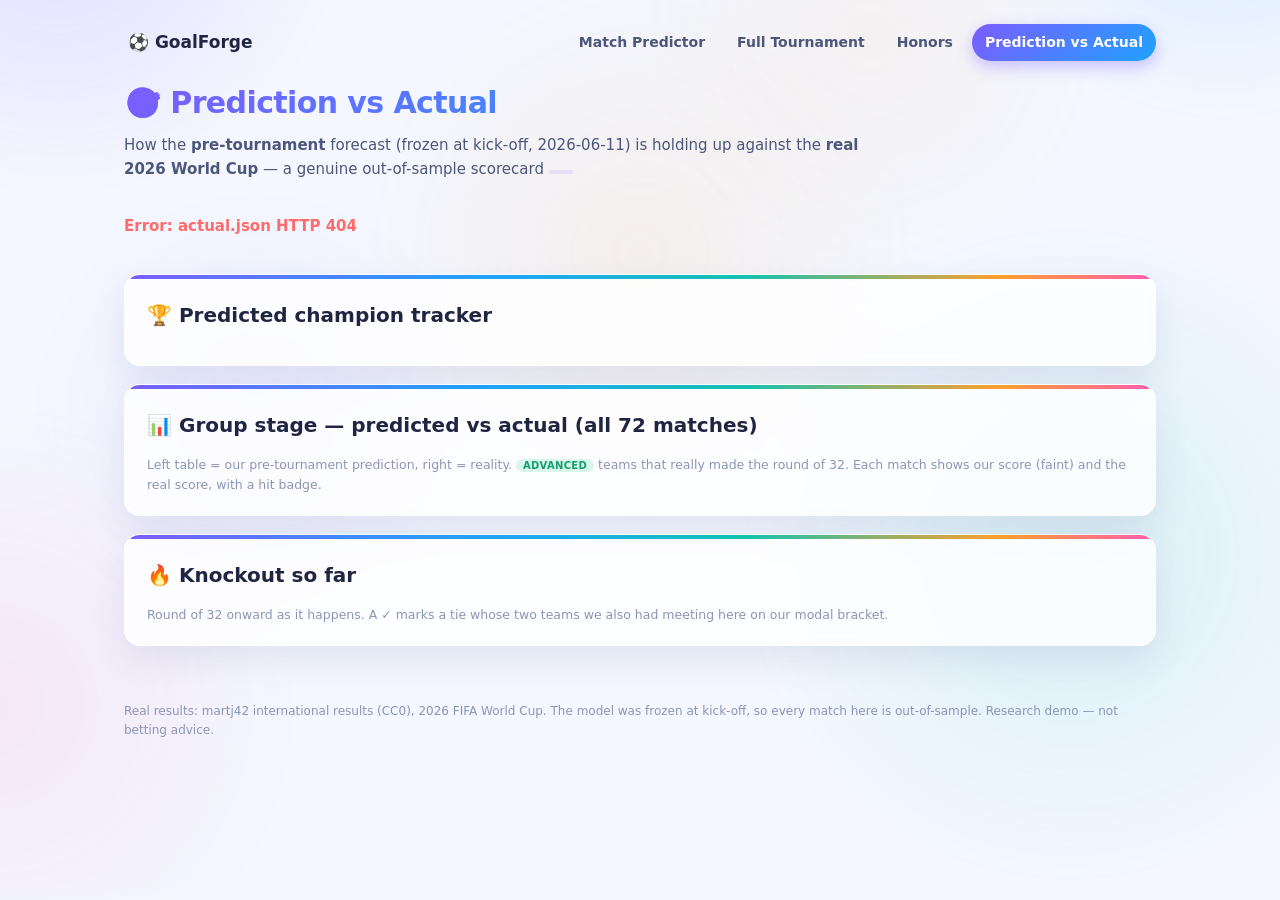
==== public/compare.html @ 70cd47c0 "Prediction-vs-Actual page + bright, animated site redesign New "Prediction vs Actual" page: the mode" ====
<!doctype html>
<html lang="en">
<head>
  <meta charset="utf-8"/>
  <meta name="viewport" content="width=device-width, initial-scale=1"/>
  <title>GoalForge ⚽ — Prediction vs Actual</title>
  <link rel="stylesheet" href="style.css"/>
</head>
<body>
  <header>
    <nav class="nav">
      <a class="brand" href="/">⚽ GoalForge</a>
      <a href="match.html">Match Predictor</a>
      <a href="tournament.html">Full Tournament</a>
      <a href="honors.html">Honors</a>
      <a href="compare.html" class="active">Prediction vs Actual</a>
    </nav>
    <h1 class="grad-text">🎯 Prediction vs Actual</h1>
    <p class="sub">How the <b>pre-tournament</b> forecast (frozen at kick-off, 2026-06-11) is holding up
      against the <b>real 2026 World Cup</b> — a genuine out-of-sample scorecard
      <span id="asof" class="pill pill-soft"></span></p>
  </header>

  <main>
    <p id="err" class="err"></p>

    <section class="statstrip" id="stats"></section>

    <section class="card reveal" id="champSec">
      <h2>🏆 Predicted champion tracker</h2>
      <div id="champ"></div>
    </section>

    <section class="card reveal">
      <h2>📊 Group stage — predicted vs actual (all 72 matches)</h2>
      <p class="hint">Left table = our pre-tournament prediction, right = reality.
        <span class="tag tag-adv">advanced</span> teams that really made the round of 32.
        Each match shows our score (faint) and the real score, with a hit badge.</p>
      <div id="groups" class="groups-grid"></div>
    </section>

    <section class="card reveal" id="koSec">
      <h2>🔥 Knockout so far</h2>
      <p class="hint">Round of 32 onward as it happens. A ✓ marks a tie whose two teams we also
        had meeting here on our modal bracket.</p>
      <div id="knockout"></div>
    </section>
  </main>

  <footer>
    Real results: martj42 international results (CC0), 2026 FIFA World Cup. The model was frozen at
    kick-off, so every match here is out-of-sample. Research demo — not betting advice.
  </footer>
  <script src="compare.js"></script>
</body>
</html>
---- public/style.css ----
/* ============================================================================
   GoalForge — bright, colourful, soft theme
   Light base + slow pastel mesh background, frosted white cards, gradient
   accents, and gentle entry / hover / bar animations across every page.
   ============================================================================ */
:root {
  --bg: #f4f7ff;
  --ink: #202542;
  --ink-soft: #4c567a;
  --mut: #8b95b6;
  --line: #e7ebfa;
  --card: #ffffff;

  --violet: #7c5cff;  --indigo: #5566ff;  --sky: #1fa2ff;
  --teal: #12c2b0;    --green: #1fc98a;   --amber: #ff9f2e;
  --coral: #ff6b6b;   --pink: #ff5db1;    --gold: #f7b733;

  --grad: linear-gradient(135deg, var(--violet), var(--sky));
  --grad-warm: linear-gradient(135deg, var(--amber), var(--coral));
  --grad-cool: linear-gradient(135deg, var(--teal), var(--indigo));
  --grad-festive: linear-gradient(120deg, #7c5cff, #1fa2ff 35%, #12c2b0 60%, #ff9f2e 85%, #ff5db1);

  --shadow-sm: 0 2px 10px rgba(60,72,130,.06);
  --shadow: 0 14px 34px rgba(60,72,130,.10);
  --shadow-lg: 0 24px 60px rgba(60,72,130,.18);
  --radius: 16px;
}
* { box-sizing: border-box; }
html { scroll-behavior: smooth; }
body {
  margin: 0; color: var(--ink); background: var(--bg);
  font: 15px/1.6 "Segoe UI", system-ui, -apple-system, Roboto, "Helvetica Neue", sans-serif;
  -webkit-font-smoothing: antialiased; position: relative; overflow-x: hidden; min-height: 100vh;
}
/* --- animated pastel mesh background (no HTML / no external assets) --- */
body::before, body::after {
  content: ""; position: fixed; inset: -20% -10% auto -10%; height: 120vh; z-index: -1;
  pointer-events: none; filter: blur(10px); opacity: .55;
}
body::before {
  background:
    radial-gradient(38vw 38vw at 12% 8%, rgba(124,92,255,.28), transparent 60%),
    radial-gradient(34vw 34vw at 88% 4%, rgba(31,162,255,.24), transparent 60%),
    radial-gradient(42vw 42vw at 78% 68%, rgba(18,194,176,.22), transparent 62%),
    radial-gradient(40vw 40vw at 8% 82%, rgba(255,93,177,.18), transparent 60%),
    radial-gradient(36vw 36vw at 50% 40%, rgba(255,159,46,.16), transparent 60%);
  animation: mesh 26s ease-in-out infinite alternate;
}
body::after {
  background: radial-gradient(30vw 30vw at 65% 20%, rgba(255,159,46,.12), transparent 60%),
              radial-gradient(30vw 30vw at 25% 55%, rgba(124,92,255,.12), transparent 60%);
  animation: mesh 34s ease-in-out infinite alternate-reverse;
}
@keyframes mesh {
  0%   { transform: translate3d(0,0,0) scale(1); }
  50%  { transform: translate3d(-3%, 2%, 0) scale(1.08); }
  100% { transform: translate3d(3%, -2%, 0) scale(1.04); }
}
@media (prefers-reduced-motion: reduce) {
  body::before, body::after { animation: none; }
  *, *::before, *::after { animation-duration: .001ms !important; scroll-behavior: auto; }
}

/* --- header & nav --- */
header { padding: 22px 24px 6px; max-width: 1080px; margin: 0 auto; }
.nav { display: flex; gap: 6px; align-items: center; flex-wrap: wrap; margin-bottom: 16px;
       font-size: 14px; font-weight: 600; }
.nav a { color: var(--ink-soft); text-decoration: none; padding: 7px 13px; border-radius: 999px;
         transition: background .18s, color .18s, box-shadow .18s; }
.nav a:hover { color: var(--ink); background: rgba(124,92,255,.10); }
.nav a.active { color: #fff; background: var(--grad); box-shadow: 0 6px 16px rgba(124,92,255,.35); }
.nav .brand { color: var(--ink); font-weight: 800; font-size: 17px; margin-right: auto; padding-left: 4px; }
.nav .brand:hover { background: transparent; }
h1 { margin: 0; font-size: 30px; font-weight: 800; letter-spacing: -.02em; }
.grad-text { background: var(--grad-festive); -webkit-background-clip: text; background-clip: text;
             color: transparent; background-size: 200% auto; animation: shine 8s linear infinite; }
@keyframes shine { to { background-position: 200% center; } }
.sub { margin: 6px 0 0; color: var(--ink-soft); max-width: 760px; }
main { max-width: 1080px; margin: 0 auto; padding: 12px 24px 48px; }
h2 { margin: 4px 0 14px; font-size: 20px; font-weight: 750; display: flex; align-items: center; gap: 8px; }
h3 { margin: 12px 0 6px; font-size: 13px; color: var(--mut); text-transform: uppercase;
     letter-spacing: .05em; font-weight: 700; }

/* --- generic surfaces --- */
.card, .controls, .results, .forecast, .method, .statstrip {
  background: rgba(255,255,255,.82); backdrop-filter: blur(8px);
  border: 1px solid rgba(255,255,255,.75); box-shadow: var(--shadow);
  border-radius: var(--radius); padding: 20px 22px; margin-top: 18px;
  animation: fadeUp .55s cubic-bezier(.2,.8,.2,1) both;
}
.card { position: relative; overflow: hidden; }
.card::before { content: ""; position: absolute; inset: 0 0 auto 0; height: 4px; background: var(--grad-festive); }
.results.hidden, .forecast.hidden { display: none; }
@keyframes fadeUp { from { opacity: 0; transform: translateY(16px); } to { opacity: 1; transform: none; } }
.reveal { animation: fadeUp .5s cubic-bezier(.2,.8,.2,1) both; }
.hint { color: var(--mut); font-size: 12.5px; margin: 8px 0 0; }
.err { color: var(--coral); font-weight: 600; }
.mut { color: var(--mut); }
.pill { display: inline-block; padding: 2px 12px; border-radius: 999px; font-size: 12px; font-weight: 600; }
.pill-soft { background: rgba(124,92,255,.12); color: var(--violet); }
.tag { font-size: 10px; font-weight: 800; padding: 1px 7px; border-radius: 999px; vertical-align: middle;
       text-transform: uppercase; letter-spacing: .03em; }
.tag-adv { background: rgba(31,201,138,.16); color: #12a06c; }

/* --- home hub --- */
.home-cards { display: grid; grid-template-columns: repeat(auto-fit, minmax(236px, 1fr)); gap: 20px; margin-top: 18px; }
.home-card { position: relative; display: flex; flex-direction: column; gap: 8px; overflow: hidden;
  background: rgba(255,255,255,.86); border: 1px solid rgba(255,255,255,.7); border-radius: 18px;
  padding: 26px 24px; color: var(--ink); text-decoration: none; box-shadow: var(--shadow);
  transition: transform .2s cubic-bezier(.2,.8,.2,1), box-shadow .2s; animation: fadeUp .6s both; }
.home-card::before { content: ""; position: absolute; inset: 0 0 auto 0; height: 5px; }
.home-card:nth-child(1)::before { background: var(--grad); }
.home-card:nth-child(2)::before { background: var(--grad-cool); }
.home-card:nth-child(3)::before { background: var(--grad-warm); }
.home-card:nth-child(4)::before { background: linear-gradient(135deg, var(--pink), var(--coral)); }
.home-card:nth-child(2) { animation-delay: .07s; }
.home-card:nth-child(3) { animation-delay: .14s; }
.home-card:nth-child(4) { animation-delay: .21s; }
.home-card:hover { transform: translateY(-6px); box-shadow: var(--shadow-lg); }
.home-card h2 { margin: 4px 0 2px; }
.home-card p { color: var(--ink-soft); font-size: 13.5px; margin: 0; }
.hc-emoji { font-size: 32px; filter: drop-shadow(0 4px 8px rgba(0,0,0,.12)); }
.hc-go { color: var(--violet); font-weight: 700; font-size: 13.5px; margin-top: 4px; }
@media (max-width: 860px) { .home-cards { grid-template-columns: 1fr; } }

/* --- match predictor --- */
.teampick { display: flex; align-items: flex-end; gap: 14px; flex-wrap: wrap; }
.teampick label { display: flex; flex-direction: column; gap: 5px; color: var(--ink-soft);
                  font-size: 13px; font-weight: 600; }
.vs { padding-bottom: 9px; color: var(--mut); font-weight: 700; }
select, input[type=range] { background: #fff; color: var(--ink); border: 1.5px solid var(--line);
  border-radius: 10px; padding: 9px 11px; min-width: 200px; font-size: 14px; transition: border-color .15s, box-shadow .15s; }
select:focus { outline: none; border-color: var(--violet); box-shadow: 0 0 0 4px rgba(124,92,255,.15); }
.opts { display: flex; align-items: center; gap: 16px; margin: 16px 0; flex-wrap: wrap; }
.chk { color: var(--ink-soft); display: flex; align-items: center; gap: 8px; font-weight: 600; }
.venue { color: var(--mut); font-size: 13px; }
button { background: var(--grad); color: #fff; border: 0; border-radius: 10px; font-weight: 700;
  padding: 11px 24px; cursor: pointer; font-size: 15px; box-shadow: 0 8px 20px rgba(124,92,255,.32);
  transition: transform .15s, box-shadow .15s, filter .15s; }
button:hover { transform: translateY(-2px); box-shadow: 0 12px 26px rgba(124,92,255,.42); filter: saturate(1.1); }
button:disabled { opacity: .6; cursor: default; transform: none; box-shadow: none; }
.xis { display: grid; grid-template-columns: 1fr 1fr; gap: 18px; margin-top: 6px; }
.xi { display: flex; flex-direction: column; gap: 2px; max-height: 240px; overflow: auto;
  border: 1px solid var(--line); border-radius: 12px; padding: 10px; background: #fbfcff; }
.xi label { display: flex; gap: 8px; align-items: baseline; font-size: 13px; padding: 3px 4px;
  border-radius: 6px; transition: background .12s; }
.xi label:hover { background: rgba(124,92,255,.07); }
.pname { flex: 1; white-space: nowrap; overflow: hidden; text-overflow: ellipsis; }
.pmeta { color: var(--mut); font-size: 11px; white-space: nowrap; }
.benchsep { color: var(--mut); font-size: 11px; text-transform: uppercase; letter-spacing: .05em;
  margin: 10px 0 2px; border-top: 1px dashed var(--line); padding-top: 8px; }
.outcome, .bars { display: flex; flex-direction: column; gap: 7px; }
.obar, .bar { display: grid; grid-template-columns: 150px 1fr 46px; align-items: center; gap: 12px; }
.oname, .lbl { font-size: 13px; white-space: nowrap; overflow: hidden; text-overflow: ellipsis; font-weight: 500; }
.track { background: #eef1fb; border-radius: 999px; height: 15px; overflow: hidden; box-shadow: inset 0 1px 2px rgba(60,72,130,.08); }
.fill { display: block; height: 100%; border-radius: 999px; background: var(--grad);
  transform-origin: left; animation: grow .9s cubic-bezier(.2,.85,.25,1) both; }
@keyframes grow { from { transform: scaleX(0); } to { transform: scaleX(1); } }
.pct { text-align: right; font-variant-numeric: tabular-nums; color: var(--ink-soft); font-size: 13px; font-weight: 700; }
.score { color: var(--ink-soft); margin-top: 10px; }
.score b { color: var(--violet); }
.cols { display: grid; grid-template-columns: 1fr 1fr; gap: 24px; margin-top: 8px; }
@media (max-width: 720px) { .xis, .cols { grid-template-columns: 1fr; }
  .obar, .bar { grid-template-columns: 110px 1fr 42px; } }

/* --- method disclosure --- */
.method { color: var(--ink-soft); padding: 4px 20px; }
.method summary { cursor: pointer; padding: 12px 0; font-size: 13.5px; color: var(--ink); font-weight: 650; }
.method ul { margin: 6px 0; padding-left: 18px; font-size: 13px; }
.method li { margin: 3px 0; }
.mnote { font-size: 13px; line-height: 1.6; }
.mnote a { color: var(--violet); }

/* --- tournament page --- */
.groups-grid { display: grid; grid-template-columns: repeat(auto-fill, minmax(310px, 1fr)); gap: 18px; }
.gcard { background: rgba(255,255,255,.9); border: 1px solid var(--line); border-radius: 14px;
  padding: 14px 16px; box-shadow: var(--shadow-sm); animation: fadeUp .5s both;
  transition: transform .18s, box-shadow .18s; }
.gcard:hover { transform: translateY(-3px); box-shadow: var(--shadow); }
.gcard h3 { margin: 0 0 10px; color: var(--ink); font-size: 14px; text-transform: none; letter-spacing: 0; }
.gtable { width: 100%; border-collapse: collapse; font-size: 12.5px; }
.gtable th { color: var(--mut); font-weight: 600; text-align: left; padding: 2px 6px; }
.gtable td { padding: 4px 6px; border-top: 1px solid var(--line); white-space: nowrap; }
.gtable .tname { overflow: hidden; text-overflow: ellipsis; max-width: 130px; font-weight: 500; }
.gtable tr.adv td { background: linear-gradient(90deg, rgba(31,201,138,.14), transparent); }
.gtable tr.third-adv td { background: linear-gradient(90deg, rgba(31,162,255,.16), transparent); }
.adv-key { color: var(--green); font-size: 12px; margin-left: 8px; font-weight: 600; }
.third-key { color: var(--sky); font-size: 12px; margin-left: 6px; font-weight: 600; }
.gmatches { margin-top: 10px; display: flex; flex-direction: column; gap: 3px; }
.mrow, .krow { display: grid; grid-template-columns: 1fr 54px 1fr auto; gap: 6px; font-size: 12.5px;
  padding: 3px 0; align-items: baseline; }
.mteam.h { text-align: right; } .mteam.a { text-align: left; }
.mscore { text-align: center; font-variant-numeric: tabular-nums; font-weight: 700;
  color: #fff; background: var(--grad-cool); border-radius: 6px; padding: 1px 0; font-size: 12px; }
.thirds-row { display: flex; flex-wrap: wrap; gap: 9px; }
.chip { border: 1.5px solid var(--line); border-radius: 999px; padding: 5px 13px; font-size: 12.5px;
  background: #fff; transition: transform .15s; }
.chip:hover { transform: translateY(-2px); }
.chip em { color: var(--mut); font-style: normal; }
.chip-adv { border-color: var(--green); background: rgba(31,201,138,.10); color: #12a06c; font-weight: 600; }
.chip-out { opacity: .5; }
.kround { margin: 16px 0; }
.krow { max-width: 580px; }
.kwin { color: var(--green); font-weight: 800; }
.kid { font-size: 11px; color: var(--mut); }
.champ { margin-top: 18px; font-size: 19px; font-weight: 700; padding: 14px 18px; border-radius: 14px;
  background: var(--grad-festive); color: #fff; box-shadow: var(--shadow); }
.champ b { font-weight: 850; }

/* --- honors boards --- */
.board-cols { display: grid; grid-template-columns: 1fr 1fr; gap: 24px; }
.btable { width: 100%; border-collapse: collapse; font-size: 13px; }
.btable th { color: var(--mut); font-weight: 600; text-align: left; padding: 4px 7px; }
.btable td { padding: 5px 7px; border-top: 1px solid var(--line); }
.btable tbody tr:hover td { background: rgba(124,92,255,.06); }
.btable td.num { text-align: right; font-variant-numeric: tabular-nums; }
.btable td.num b { color: var(--violet); }
.fccols { display: grid; grid-template-columns: 1fr 1fr 1fr; gap: 24px; }
.fcmeta { font-size: 13px; color: var(--mut); font-weight: 500; }
@media (max-width: 760px) { .fccols, .board-cols { grid-template-columns: 1fr; } }

/* --- compare page: stat tiles --- */
.statstrip { display: grid; grid-template-columns: repeat(5, 1fr); gap: 14px; background: transparent;
  border: 0; box-shadow: none; padding: 0; backdrop-filter: none; }
.tile { position: relative; overflow: hidden; background: #fff; border: 1px solid rgba(255,255,255,.7);
  border-radius: 16px; padding: 16px 16px 15px; box-shadow: var(--shadow); animation: fadeUp .5s both; }
.tile::before { content: ""; position: absolute; inset: 0 0 auto 0; height: 4px; }
.statstrip .tile:nth-child(2) { animation-delay: .06s; }
.statstrip .tile:nth-child(3) { animation-delay: .12s; }
.statstrip .tile:nth-child(4) { animation-delay: .18s; }
.statstrip .tile:nth-child(5) { animation-delay: .24s; }
.tile-emoji { font-size: 20px; }
.tile-big { font-size: 30px; font-weight: 850; letter-spacing: -.02em; line-height: 1.1; margin: 4px 0 2px; }
.tile-label { font-size: 12.5px; font-weight: 700; color: var(--ink); }
.tile-sub { font-size: 11.5px; color: var(--mut); margin-top: 2px; }
.tile-violet::before { background: var(--grad); }         .tile-violet .tile-big { color: var(--violet); }
.tile-sky::before { background: linear-gradient(135deg,var(--sky),var(--indigo)); } .tile-sky .tile-big { color: var(--sky); }
.tile-teal::before { background: var(--grad-cool); }      .tile-teal .tile-big { color: var(--teal); }
.tile-amber::before { background: var(--grad-warm); }     .tile-amber .tile-big { color: var(--amber); }
.tile-green::before { background: linear-gradient(135deg,var(--green),var(--teal)); } .tile-green .tile-big { color: var(--green); }
.tile-coral::before { background: linear-gradient(135deg,var(--coral),var(--pink)); } .tile-coral .tile-big { color: var(--coral); }
@media (max-width: 900px) { .statstrip { grid-template-columns: repeat(2, 1fr); } }

.champ-line { font-size: 15px; color: var(--ink-soft); line-height: 1.6; }
.champ-line .alive { color: var(--green); font-weight: 700; }
.champ-line .dead { color: var(--coral); font-weight: 700; }

/* --- compare: side-by-side tables + match rows --- */
.cmp-tables { display: grid; grid-template-columns: 1fr 1fr; gap: 12px; }
.cmp-cap { font-size: 11px; font-weight: 700; text-transform: uppercase; letter-spacing: .04em;
  margin-bottom: 4px; padding: 2px 8px; border-radius: 6px; display: inline-block; }
.cap-pred { background: rgba(124,92,255,.12); color: var(--violet); }
.cap-real { background: rgba(31,201,138,.14); color: #12a06c; }
.cmp-table { width: 100%; border-collapse: collapse; font-size: 11.5px; }
.cmp-table th { color: var(--mut); font-weight: 600; text-align: left; padding: 1px 4px; }
.cmp-table td { padding: 3px 4px; border-top: 1px solid var(--line); }
.cmp-table .rk { color: var(--mut); width: 14px; }
.cmp-table .tn { white-space: nowrap; overflow: hidden; text-overflow: ellipsis; max-width: 108px; }
.cmp-table tr.row-top2 td { background: rgba(124,92,255,.05); }
.cmp-table tr.row-adv td { background: linear-gradient(90deg, rgba(31,201,138,.14), transparent); }
.cmp-matches { margin-top: 12px; display: flex; flex-direction: column; gap: 4px; }
.cmp-row { display: grid; grid-template-columns: 1fr auto 1fr auto; gap: 8px; align-items: center;
  font-size: 12.5px; padding: 4px 8px; border-radius: 8px; background: #fbfcff; border: 1px solid var(--line); }
.cmp-row.is-pending { opacity: .6; }
.cmp-home { text-align: right; font-weight: 500; white-space: nowrap; overflow: hidden; text-overflow: ellipsis; }
.cmp-away { text-align: left; font-weight: 500; white-space: nowrap; overflow: hidden; text-overflow: ellipsis; }
.cmp-scores { display: inline-flex; align-items: center; gap: 6px; }
.sc { font-variant-numeric: tabular-nums; font-weight: 700; border-radius: 6px; padding: 1px 7px; font-size: 12px; }
.sc-pred { background: rgba(124,92,255,.10); color: var(--violet); }
.sc-real { background: var(--grad-cool); color: #fff; }
.sc-pending { background: #eef1fb; color: var(--mut); }
.sc-vs { color: var(--mut); font-size: 11px; }
.badge { font-size: 10.5px; font-weight: 800; padding: 2px 9px; border-radius: 999px; white-space: nowrap;
  justify-self: end; }
.badge-exact { background: rgba(31,201,138,.18); color: #0f9c68; }
.badge-ok { background: rgba(31,162,255,.16); color: #0d7fd1; }
.badge-miss { background: rgba(255,107,107,.16); color: #e0484b; }
.badge-pending { background: #eef1fb; color: var(--mut); }
.ko-list { display: flex; flex-direction: column; gap: 6px; max-width: 640px; }
.ko-row { grid-template-columns: 1fr auto 1fr auto; }
@media (max-width: 640px) { .cmp-tables { grid-template-columns: 1fr; } }

footer { max-width: 1080px; margin: 0 auto; padding: 8px 24px 34px; color: var(--mut); font-size: 12px; }
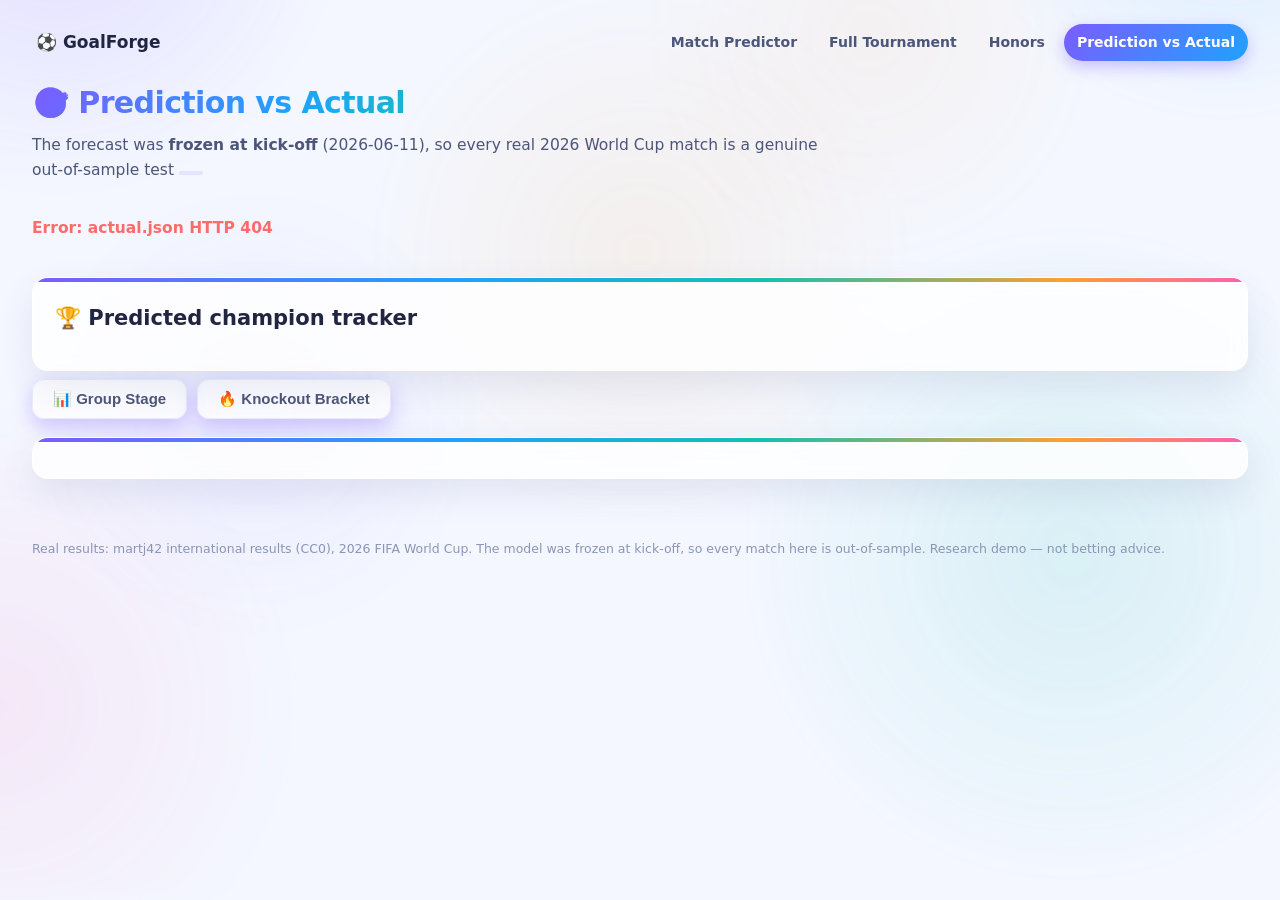
==== commit 86f8afdf: "Desktop-first redesign: wide layout, tabbed group pages, visual knockout bracket Addresses the "look" ====
--- a/public/compare.html
+++ b/public/compare.html
@@ -15,10 +15,9 @@
       <a href="honors.html">Honors</a>
       <a href="compare.html" class="active">Prediction vs Actual</a>
     </nav>
-    <h1 class="grad-text">🎯 Prediction vs Actual</h1>
-    <p class="sub">How the <b>pre-tournament</b> forecast (frozen at kick-off, 2026-06-11) is holding up
-      against the <b>real 2026 World Cup</b> — a genuine out-of-sample scorecard
-      <span id="asof" class="pill pill-soft"></span></p>
+    <h1><span class="grad-text">🎯 Prediction vs Actual</span></h1>
+    <p class="sub">The forecast was <b>frozen at kick-off</b> (2026-06-11), so every real 2026 World Cup
+      match is a genuine out-of-sample test <span id="asof" class="pill pill-soft"></span></p>
   </header>
 
   <main>
@@ -31,19 +30,21 @@
       <div id="champ"></div>
     </section>
 
-    <section class="card reveal">
-      <h2>📊 Group stage — predicted vs actual (all 72 matches)</h2>
-      <p class="hint">Left table = our pre-tournament prediction, right = reality.
-        <span class="tag tag-adv">advanced</span> teams that really made the round of 32.
-        Each match shows our score (faint) and the real score, with a hit badge.</p>
-      <div id="groups" class="groups-grid"></div>
+    <div class="viewtabs">
+      <button class="viewtab" data-view="groups">📊 Group Stage</button>
+      <button class="viewtab" data-view="bracket">🔥 Knockout Bracket</button>
+    </div>
+
+    <section class="view card" id="view-groups">
+      <div id="groupsPanel"></div>
     </section>
 
-    <section class="card reveal" id="koSec">
-      <h2>🔥 Knockout so far</h2>
-      <p class="hint">Round of 32 onward as it happens. A ✓ marks a tie whose two teams we also
-        had meeting here on our modal bracket.</p>
-      <div id="knockout"></div>
+    <section class="view card" id="view-bracket" hidden>
+      <h2>🔥 Knockout bracket — real results as they land</h2>
+      <p class="hint">The actual 2026 bracket (FIFA seeding). Green ▸ = the side that advanced;
+        <span class="tag" style="background:rgba(18,194,176,.16);color:#0f9c8c">live/next</span> boxes are
+        set but not yet played; TBD awaits earlier results.</p>
+      <div class="bracket-wrap"><div id="bracket" class="bracket"></div></div>
     </section>
   </main>
 
@@ -51,6 +52,7 @@
     Real results: martj42 international results (CC0), 2026 FIFA World Cup. The model was frozen at
     kick-off, so every match here is out-of-sample. Research demo — not betting advice.
   </footer>
+  <script src="bracket.js"></script>
   <script src="compare.js"></script>
 </body>
 </html>
--- a/public/style.css
+++ b/public/style.css
@@ -24,12 +24,13 @@
   --shadow: 0 14px 34px rgba(60,72,130,.10);
   --shadow-lg: 0 24px 60px rgba(60,72,130,.18);
   --radius: 16px;
+  --maxw: 1480px;              /* desktop-first: fill wide monitors instead of a narrow column */
 }
 * { box-sizing: border-box; }
 html { scroll-behavior: smooth; }
 body {
   margin: 0; color: var(--ink); background: var(--bg);
-  font: 15px/1.6 "Segoe UI", system-ui, -apple-system, Roboto, "Helvetica Neue", sans-serif;
+  font: 15.5px/1.6 "Segoe UI", system-ui, -apple-system, Roboto, "Helvetica Neue", sans-serif;
   -webkit-font-smoothing: antialiased; position: relative; overflow-x: hidden; min-height: 100vh;
 }
 /* --- animated pastel mesh background (no HTML / no external assets) --- */
@@ -62,7 +63,7 @@
 }
 
 /* --- header & nav --- */
-header { padding: 22px 24px 6px; max-width: 1080px; margin: 0 auto; }
+header { padding: 22px 32px 6px; max-width: var(--maxw); margin: 0 auto; }
 .nav { display: flex; gap: 6px; align-items: center; flex-wrap: wrap; margin-bottom: 16px;
        font-size: 14px; font-weight: 600; }
 .nav a { color: var(--ink-soft); text-decoration: none; padding: 7px 13px; border-radius: 999px;
@@ -75,9 +76,9 @@
 .grad-text { background: var(--grad-festive); -webkit-background-clip: text; background-clip: text;
              color: transparent; background-size: 200% auto; animation: shine 8s linear infinite; }
 @keyframes shine { to { background-position: 200% center; } }
-.sub { margin: 6px 0 0; color: var(--ink-soft); max-width: 760px; }
-main { max-width: 1080px; margin: 0 auto; padding: 12px 24px 48px; }
-h2 { margin: 4px 0 14px; font-size: 20px; font-weight: 750; display: flex; align-items: center; gap: 8px; }
+.sub { margin: 6px 0 0; color: var(--ink-soft); max-width: 820px; }
+main { max-width: var(--maxw); margin: 0 auto; padding: 12px 32px 52px; }
+h2 { margin: 4px 0 14px; font-size: 21px; font-weight: 750; display: flex; align-items: center; gap: 8px; }
 h3 { margin: 12px 0 6px; font-size: 13px; color: var(--mut); text-transform: uppercase;
      letter-spacing: .05em; font-weight: 700; }
 
@@ -172,13 +173,13 @@
 .mnote a { color: var(--violet); }
 
 /* --- tournament page --- */
-.groups-grid { display: grid; grid-template-columns: repeat(auto-fill, minmax(310px, 1fr)); gap: 18px; }
+.groups-grid { display: grid; grid-template-columns: repeat(auto-fill, minmax(330px, 1fr)); gap: 18px; }
 .gcard { background: rgba(255,255,255,.9); border: 1px solid var(--line); border-radius: 14px;
-  padding: 14px 16px; box-shadow: var(--shadow-sm); animation: fadeUp .5s both;
+  padding: 15px 18px; box-shadow: var(--shadow-sm); animation: fadeUp .5s both;
   transition: transform .18s, box-shadow .18s; }
 .gcard:hover { transform: translateY(-3px); box-shadow: var(--shadow); }
-.gcard h3 { margin: 0 0 10px; color: var(--ink); font-size: 14px; text-transform: none; letter-spacing: 0; }
-.gtable { width: 100%; border-collapse: collapse; font-size: 12.5px; }
+.gcard h3 { margin: 0 0 10px; color: var(--ink); font-size: 15px; text-transform: none; letter-spacing: 0; }
+.gtable { width: 100%; border-collapse: collapse; font-size: 13.5px; }
 .gtable th { color: var(--mut); font-weight: 600; text-align: left; padding: 2px 6px; }
 .gtable td { padding: 4px 6px; border-top: 1px solid var(--line); white-space: nowrap; }
 .gtable .tname { overflow: hidden; text-overflow: ellipsis; max-width: 130px; font-weight: 500; }
@@ -280,4 +281,103 @@
 .ko-row { grid-template-columns: 1fr auto 1fr auto; }
 @media (max-width: 640px) { .cmp-tables { grid-template-columns: 1fr; } }
 
-footer { max-width: 1080px; margin: 0 auto; padding: 8px 24px 34px; color: var(--mut); font-size: 12px; }
+footer { max-width: var(--maxw); margin: 0 auto; padding: 8px 32px 40px; color: var(--mut); font-size: 12.5px; }
+
+/* ============================================================================
+   Tabbed views: view-tabs, group selector, single-group detail, visual bracket
+   (Full Tournament + Prediction vs Actual). Desktop-first, roomy.
+   ============================================================================ */
+.viewtabs { display: flex; gap: 10px; margin: 8px 0 2px; flex-wrap: wrap; }
+.viewtab { font-size: 15px; font-weight: 700; color: var(--ink-soft); background: rgba(255,255,255,.7);
+  border: 1.5px solid var(--line); border-radius: 12px; padding: 10px 20px; cursor: pointer;
+  transition: transform .15s, box-shadow .15s, color .15s, border-color .15s; }
+.viewtab:hover { transform: translateY(-2px); color: var(--ink); }
+.viewtab.active { color: #fff; background: var(--grad); border-color: transparent;
+  box-shadow: 0 8px 20px rgba(124,92,255,.32); }
+
+.gsel { display: flex; gap: 7px; flex-wrap: wrap; align-items: center; margin: 4px 0 2px; }
+.gsel .gsel-lbl { font-size: 13px; color: var(--mut); font-weight: 600; margin-right: 4px; }
+.gpill { font-size: 14px; font-weight: 700; color: var(--ink-soft); background: #fff;
+  border: 1.5px solid var(--line); border-radius: 10px; min-width: 40px; text-align: center;
+  padding: 8px 12px; cursor: pointer; transition: transform .14s, box-shadow .14s, color .14s, border-color .14s; }
+.gpill:hover { transform: translateY(-2px); color: var(--ink); border-color: var(--violet); }
+.gpill.active { color: #fff; background: var(--grad-cool); border-color: transparent;
+  box-shadow: 0 6px 16px rgba(18,194,176,.3); }
+
+.view { animation: fadeUp .45s cubic-bezier(.2,.8,.2,1) both; }
+.view[hidden] { display: none; }
+
+/* clickable overview mini-cards */
+.gcard.clickable { cursor: pointer; }
+.gcard.clickable:hover { border-color: var(--violet); }
+.gcard .gc-head { display: flex; justify-content: space-between; align-items: baseline; }
+.gc-go { font-size: 12px; color: var(--violet); font-weight: 700; opacity: 0; transition: opacity .15s; }
+.gcard.clickable:hover .gc-go { opacity: 1; }
+
+/* --- single-group detail (roomy) --- */
+.grp-detail { display: grid; grid-template-columns: minmax(360px, 460px) 1fr; gap: 28px; align-items: start; }
+@media (max-width: 900px) { .grp-detail { grid-template-columns: 1fr; } }
+.grp-back { display: inline-flex; align-items: center; gap: 6px; font-size: 14px; font-weight: 700;
+  color: var(--violet); background: none; border: 0; cursor: pointer; padding: 4px 0; margin-bottom: 6px; }
+.grp-title { font-size: 26px; font-weight: 800; margin: 0 0 12px; }
+.standings { width: 100%; border-collapse: collapse; font-size: 15px; }
+.standings th { color: var(--mut); font-weight: 600; text-align: left; padding: 7px 10px; font-size: 12.5px;
+  text-transform: uppercase; letter-spacing: .03em; border-bottom: 2px solid var(--line); }
+.standings td { padding: 9px 10px; border-top: 1px solid var(--line); white-space: nowrap; }
+.standings .s-rank { color: var(--mut); font-weight: 700; width: 20px; }
+.standings .s-team { font-weight: 650; }
+.standings .s-pts { font-weight: 800; color: var(--ink); }
+.standings tr.adv td { background: linear-gradient(90deg, rgba(31,201,138,.14), transparent 80%); }
+.standings tr.third-adv td { background: linear-gradient(90deg, rgba(31,162,255,.16), transparent 80%); }
+.standings tr.adv .s-team::after { content: "▲"; color: var(--green); font-size: 9px; margin-left: 6px; vertical-align: middle; }
+
+.match-grid { display: grid; grid-template-columns: 1fr 1fr; gap: 12px; }
+@media (max-width: 620px) { .match-grid { grid-template-columns: 1fr; } }
+.mcard { background: #fff; border: 1px solid var(--line); border-radius: 12px; padding: 12px 14px;
+  box-shadow: var(--shadow-sm); animation: fadeUp .4s both; }
+.mcard-row { display: grid; grid-template-columns: 1fr auto 1fr; align-items: center; gap: 10px; }
+.mc-team { font-size: 14.5px; font-weight: 600; }
+.mc-team.h { text-align: right; } .mc-team.a { text-align: left; }
+.mc-score { font-variant-numeric: tabular-nums; font-weight: 800; color: #fff; font-size: 15px;
+  background: var(--grad-cool); border-radius: 8px; padding: 4px 12px; min-width: 54px; text-align: center; }
+.mc-score.sc-real { background: var(--grad-cool); } .mc-score.sc-pred { background: rgba(124,92,255,.12); color: var(--violet); }
+.mc-prob { display: flex; height: 8px; border-radius: 999px; overflow: hidden; margin-top: 10px; box-shadow: inset 0 1px 2px rgba(60,72,130,.1); }
+.mc-prob i { display: block; height: 100%; }
+.mc-prob .ph { background: var(--violet); } .mc-prob .pd { background: #cfd6ee; } .mc-prob .pa { background: var(--teal); }
+.mc-plabels { display: flex; justify-content: space-between; font-size: 11px; color: var(--mut); margin-top: 4px; }
+.mc-badge { margin-top: 8px; text-align: center; }
+
+/* --- visual knockout bracket --- */
+.bracket-wrap { overflow-x: auto; padding: 8px 4px 16px; }
+.bracket { display: flex; gap: 0; min-width: 1180px; }
+.bkcol { display: flex; flex-direction: column; justify-content: space-around; flex: 1 1 0; padding: 0 10px; min-width: 190px; }
+.bkcol-h { font-size: 12px; font-weight: 800; text-transform: uppercase; letter-spacing: .05em;
+  color: var(--mut); text-align: center; margin-bottom: 6px; }
+.bkmatch { position: relative; margin: 7px 0; }
+.bkmatch.bk-connect::after { content: ""; position: absolute; right: -10px; top: 50%; width: 10px; height: 2px;
+  background: var(--line); }
+.bkpair { position: relative; }
+.bkpair::after { content: ""; position: absolute; right: -10px; width: 2px; background: var(--line); }
+.bkbox { background: #fff; border: 1.5px solid var(--line); border-radius: 10px; overflow: hidden;
+  box-shadow: var(--shadow-sm); animation: fadeUp .4s both; }
+.bkteam { display: flex; justify-content: space-between; align-items: center; gap: 8px; padding: 6px 11px;
+  font-size: 13.5px; font-weight: 600; }
+.bkteam + .bkteam { border-top: 1px solid var(--line); }
+.bkteam .bk-nm { white-space: nowrap; overflow: hidden; text-overflow: ellipsis; }
+.bkteam .bk-sc { font-variant-numeric: tabular-nums; color: var(--mut); font-weight: 700; min-width: 16px; text-align: right; }
+.bkteam.win { color: var(--ink); }
+.bkteam.win .bk-nm::before { content: "▸ "; color: var(--green); font-weight: 800; }
+.bkteam.win .bk-sc { color: var(--green); }
+.bkteam.lose { color: var(--mut); }
+.bkteam.tbd { color: #b9c1dd; font-style: italic; font-weight: 500; }
+.bkbox.bk-live { border-color: var(--teal); box-shadow: 0 0 0 3px rgba(18,194,176,.14); }
+.bkbox.bk-champ { border-color: var(--gold); box-shadow: 0 0 0 3px rgba(247,183,51,.25); }
+.bk-final-wrap { display: flex; flex-direction: column; align-items: center; justify-content: center; gap: 12px; }
+.bk-trophy { font-size: 40px; filter: drop-shadow(0 6px 12px rgba(0,0,0,.15)); }
+.bk-champ-name { font-size: 20px; font-weight: 850; text-align: center; }
+.bk-champ-name .lbl { display: block; font-size: 11px; font-weight: 700; color: var(--mut);
+  text-transform: uppercase; letter-spacing: .06em; margin-bottom: 2px; }
+.bracket-legend { display: flex; gap: 18px; flex-wrap: wrap; font-size: 12.5px; color: var(--mut); margin-top: 4px; }
+.bracket-legend b { color: var(--ink); font-weight: 700; }
+.cmp-matches-grid { display: grid; grid-template-columns: 1fr 1fr; gap: 8px; }
+@media (max-width: 760px) { .cmp-matches-grid { grid-template-columns: 1fr; } }
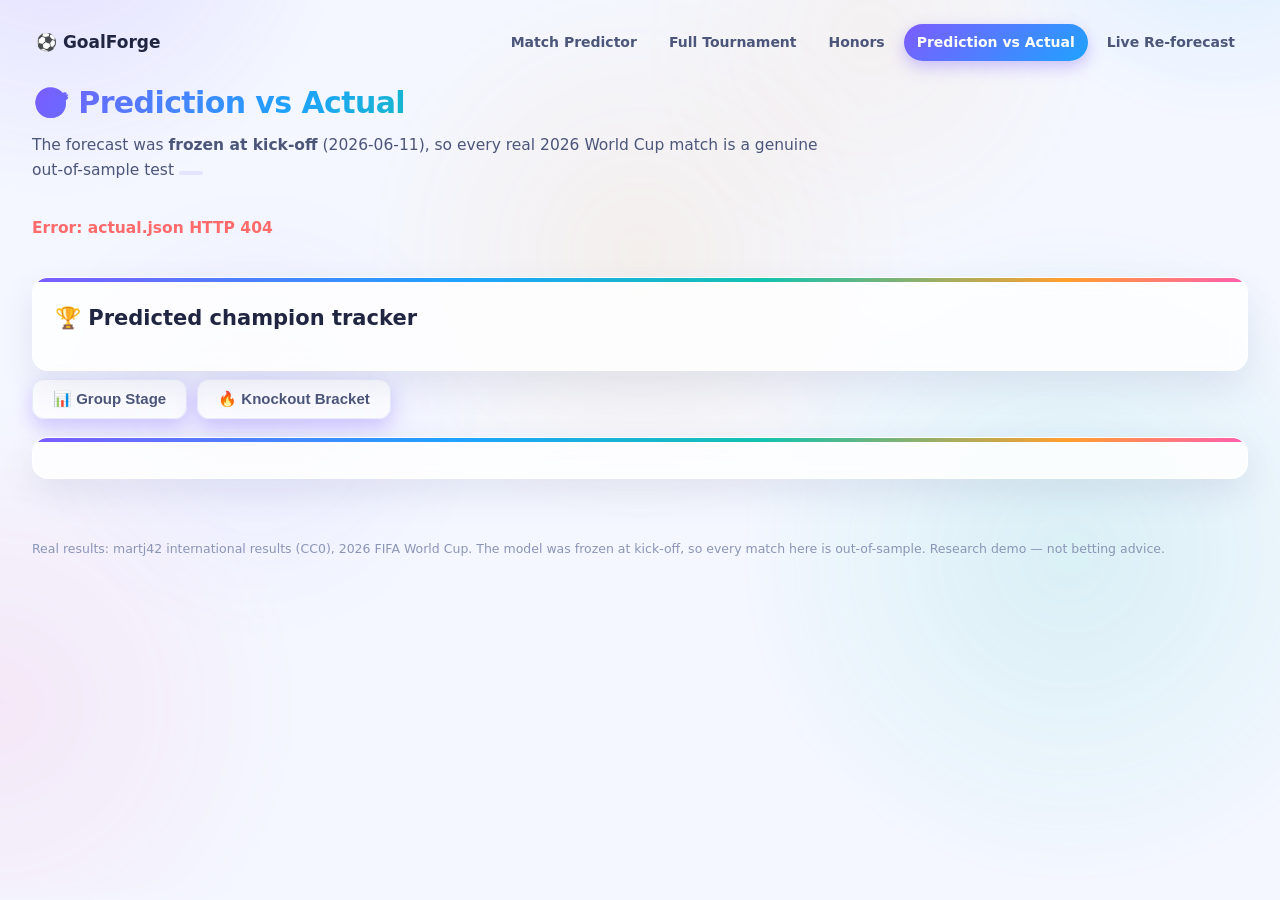
==== commit b0d0cb94: "Knockout penalties (a.e.t. + shootout) and a daily Live Re-forecast page Two features requested afte" ====
--- a/public/compare.html
+++ b/public/compare.html
@@ -14,6 +14,7 @@
       <a href="tournament.html">Full Tournament</a>
       <a href="honors.html">Honors</a>
       <a href="compare.html" class="active">Prediction vs Actual</a>
+      <a href="live.html">Live Re-forecast</a>
     </nav>
     <h1><span class="grad-text">🎯 Prediction vs Actual</span></h1>
     <p class="sub">The forecast was <b>frozen at kick-off</b> (2026-06-11), so every real 2026 World Cup
--- a/public/style.css
+++ b/public/style.css
@@ -114,9 +114,11 @@
 .home-card:nth-child(2)::before { background: var(--grad-cool); }
 .home-card:nth-child(3)::before { background: var(--grad-warm); }
 .home-card:nth-child(4)::before { background: linear-gradient(135deg, var(--pink), var(--coral)); }
+.home-card:nth-child(5)::before { background: linear-gradient(135deg, var(--violet), var(--teal)); }
 .home-card:nth-child(2) { animation-delay: .07s; }
 .home-card:nth-child(3) { animation-delay: .14s; }
 .home-card:nth-child(4) { animation-delay: .21s; }
+.home-card:nth-child(5) { animation-delay: .28s; }
 .home-card:hover { transform: translateY(-6px); box-shadow: var(--shadow-lg); }
 .home-card h2 { margin: 4px 0 2px; }
 .home-card p { color: var(--ink-soft); font-size: 13.5px; margin: 0; }
@@ -365,12 +367,17 @@
 .bkteam + .bkteam { border-top: 1px solid var(--line); }
 .bkteam .bk-nm { white-space: nowrap; overflow: hidden; text-overflow: ellipsis; }
 .bkteam .bk-sc { font-variant-numeric: tabular-nums; color: var(--mut); font-weight: 700; min-width: 16px; text-align: right; }
+.bkteam .bk-pk { color: var(--violet); font-size: 10px; margin-left: 3px; font-weight: 800; }
+.bkteam.win .bk-pk { color: var(--green); }
+.bk-note { font-size: 9.5px; color: var(--mut); text-align: center; padding: 3px 0 2px;
+  border-top: 1px dashed var(--line); text-transform: uppercase; letter-spacing: .04em; }
 .bkteam.win { color: var(--ink); }
 .bkteam.win .bk-nm::before { content: "▸ "; color: var(--green); font-weight: 800; }
 .bkteam.win .bk-sc { color: var(--green); }
 .bkteam.lose { color: var(--mut); }
 .bkteam.tbd { color: #b9c1dd; font-style: italic; font-weight: 500; }
 .bkbox.bk-live { border-color: var(--teal); box-shadow: 0 0 0 3px rgba(18,194,176,.14); }
+.bkbox.bk-pred { border-style: dashed; border-color: #cbb8ff; background: rgba(124,92,255,.035); }
 .bkbox.bk-champ { border-color: var(--gold); box-shadow: 0 0 0 3px rgba(247,183,51,.25); }
 .bk-final-wrap { display: flex; flex-direction: column; align-items: center; justify-content: center; gap: 12px; }
 .bk-trophy { font-size: 40px; filter: drop-shadow(0 6px 12px rgba(0,0,0,.15)); }
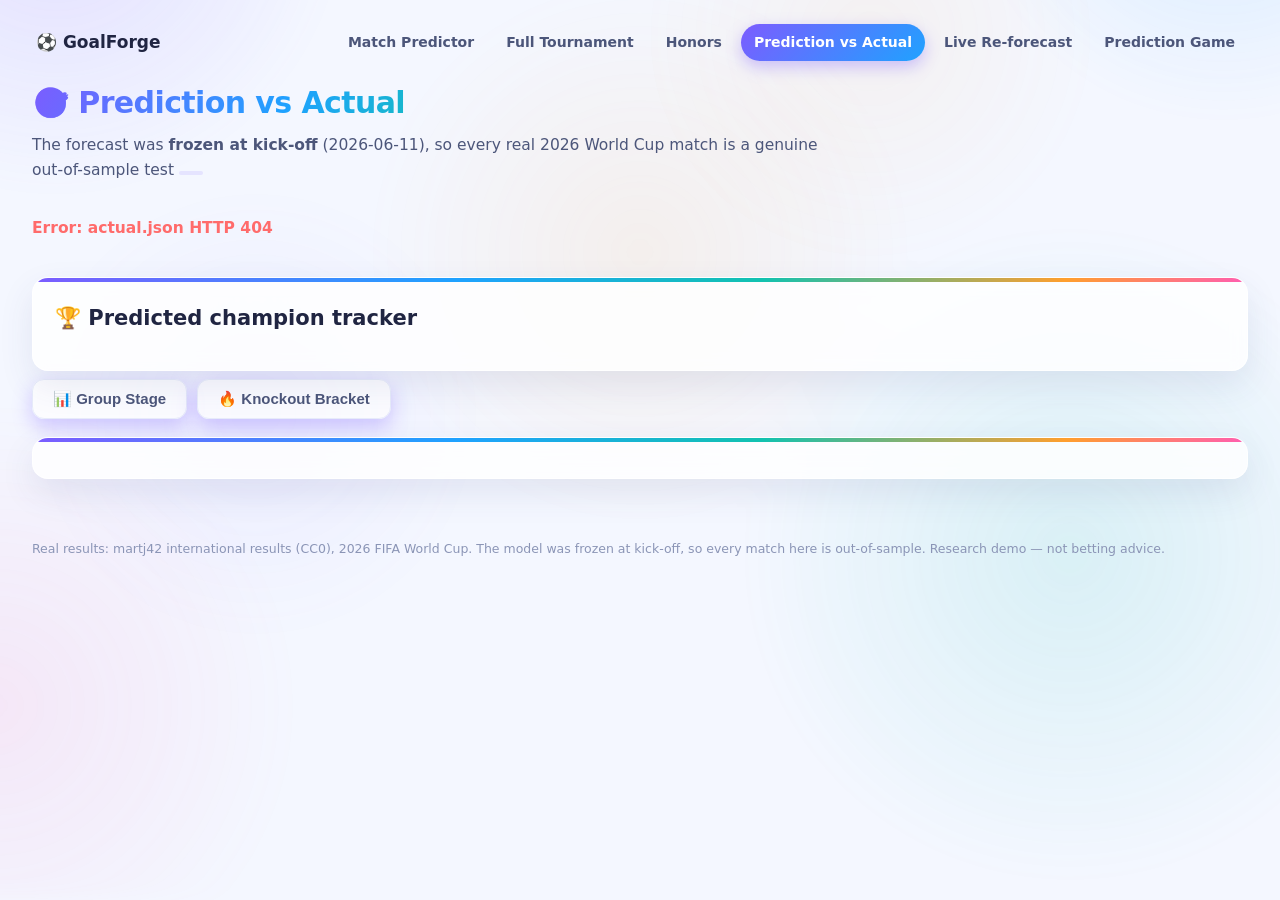
==== commit e9fce339: "Prediction Game (v1.0 prototype): virtual-Coin knockout game, client-side A just-for-fun game (no re" ====
--- a/public/compare.html
+++ b/public/compare.html
@@ -15,6 +15,7 @@
       <a href="honors.html">Honors</a>
       <a href="compare.html" class="active">Prediction vs Actual</a>
       <a href="live.html">Live Re-forecast</a>
+      <a href="game.html">Prediction Game</a>
     </nav>
     <h1><span class="grad-text">🎯 Prediction vs Actual</span></h1>
     <p class="sub">The forecast was <b>frozen at kick-off</b> (2026-06-11), so every real 2026 World Cup
--- a/public/style.css
+++ b/public/style.css
@@ -115,9 +115,12 @@
 .home-card:nth-child(3)::before { background: var(--grad-warm); }
 .home-card:nth-child(4)::before { background: linear-gradient(135deg, var(--pink), var(--coral)); }
 .home-card:nth-child(5)::before { background: linear-gradient(135deg, var(--violet), var(--teal)); }
+.home-card:nth-child(6)::before { background: linear-gradient(135deg, var(--coral), var(--amber)); }
 .home-card:nth-child(2) { animation-delay: .07s; }
 .home-card:nth-child(3) { animation-delay: .14s; }
 .home-card:nth-child(4) { animation-delay: .21s; }
+.home-card:nth-child(5) { animation-delay: .28s; }
+.home-card:nth-child(6) { animation-delay: .35s; }
 .home-card:nth-child(5) { animation-delay: .28s; }
 .home-card:hover { transform: translateY(-6px); box-shadow: var(--shadow-lg); }
 .home-card h2 { margin: 4px 0 2px; }
@@ -388,3 +391,54 @@
 .bracket-legend b { color: var(--ink); font-weight: 700; }
 .cmp-matches-grid { display: grid; grid-template-columns: 1fr 1fr; gap: 8px; }
 @media (max-width: 760px) { .cmp-matches-grid { grid-template-columns: 1fr; } }
+
+/* ---------------- Prediction Game ---------------- */
+.gm-wallet { grid-template-columns: repeat(4, 1fr); }
+.gm-controls { display: flex; align-items: flex-end; gap: 16px; flex-wrap: wrap; }
+.gm-lbl { display: flex; flex-direction: column; gap: 5px; color: var(--ink-soft); font-weight: 600; font-size: 13px; }
+.gm-reset { background: #fff; color: var(--ink-soft); border: 1.5px solid var(--line); box-shadow: none; padding: 9px 15px; }
+.gm-reset:hover { border-color: var(--coral); color: var(--coral); transform: none; box-shadow: none; filter: none; }
+
+.gm-board { display: flex; flex-direction: column; gap: 10px; }
+.gm-rank { display: grid; grid-template-columns: 34px 120px 1fr auto; align-items: center; gap: 10px;
+  padding: 12px 16px; border-radius: 14px; background: #fff; border: 1px solid var(--line); }
+.gm-lead { background: linear-gradient(135deg, rgba(124,92,255,.09), rgba(31,162,255,.07)); border-color: rgba(124,92,255,.3); }
+.gm-medal { font-size: 22px; text-align: center; }
+.gm-who { font-weight: 800; color: var(--ink); }
+.gm-rsub { color: var(--mut); font-size: 12px; }
+.gm-coins { font-weight: 850; font-size: 19px; color: var(--violet); font-variant-numeric: tabular-nums; }
+.gm-coins small { font-size: 11px; color: var(--mut); font-weight: 700; }
+
+.gm-grid { display: grid; grid-template-columns: repeat(auto-fill, minmax(310px, 1fr)); gap: 14px; }
+.gm-dim { opacity: .72; }
+.gm-tie { border: 1px solid var(--line); border-radius: 16px; padding: 14px 15px; background: #fff;
+  display: flex; flex-direction: column; gap: 10px; }
+.gm-tie-head { font-weight: 750; color: var(--ink); font-size: 14.5px; display: flex; align-items: center; gap: 8px; flex-wrap: wrap; }
+.gm-v { color: var(--mut); font-weight: 600; font-size: 12px; }
+
+.gm-form { display: flex; flex-direction: column; gap: 10px; }
+.gm-stakerow { display: flex; gap: 14px; flex-wrap: wrap; }
+.gm-opt { color: var(--mut); font-weight: 500; font-size: 11px; }
+.gm-stake { width: 96px; }
+.gm-scorein { display: inline-flex; align-items: center; gap: 6px; }
+.gm-scorein input { width: 52px; text-align: center; }
+.gm-dash { color: var(--mut); font-weight: 700; }
+.gm-picks { display: grid; grid-template-columns: 1fr 1fr; gap: 10px; }
+.gm-pick { display: flex; flex-direction: column; align-items: flex-start; gap: 2px; text-align: left;
+  padding: 10px 13px; font-size: 13.5px; line-height: 1.2; }
+.gm-pick small { font-weight: 600; opacity: .92; font-size: 11px; }
+
+.gm-slip { border-radius: 12px; padding: 11px 13px; display: flex; flex-direction: column; gap: 5px; font-size: 13px; color: var(--ink); }
+.gm-pending { background: rgba(31,162,255,.09); border: 1px solid rgba(31,162,255,.25); }
+.gm-won { background: rgba(31,201,138,.11); border: 1px solid rgba(31,201,138,.3); }
+.gm-lost { background: rgba(255,107,107,.09); border: 1px solid rgba(255,107,107,.28); }
+.gm-exact { background: linear-gradient(135deg, rgba(255,193,7,.16), rgba(31,201,138,.14)); border-color: rgba(255,193,7,.4); }
+.gm-badge { font-weight: 800; font-size: 13px; }
+.gm-fine { color: var(--ink-soft); font-size: 12px; }
+.gm-pk { color: var(--violet); font-weight: 700; }
+.gm-mini { align-self: flex-start; background: #fff; color: var(--ink-soft); border: 1.5px solid var(--line);
+  box-shadow: none; padding: 5px 11px; font-size: 12px; border-radius: 8px; }
+.gm-mini:hover { border-color: var(--coral); color: var(--coral); transform: none; box-shadow: none; filter: none; }
+.gm-ref, .gm-lock { font-size: 13px; color: var(--ink-soft); }
+.gm-lock { color: var(--mut); font-style: italic; }
+.gm-miss { background: rgba(255,107,107,.16); color: #d9534f; }
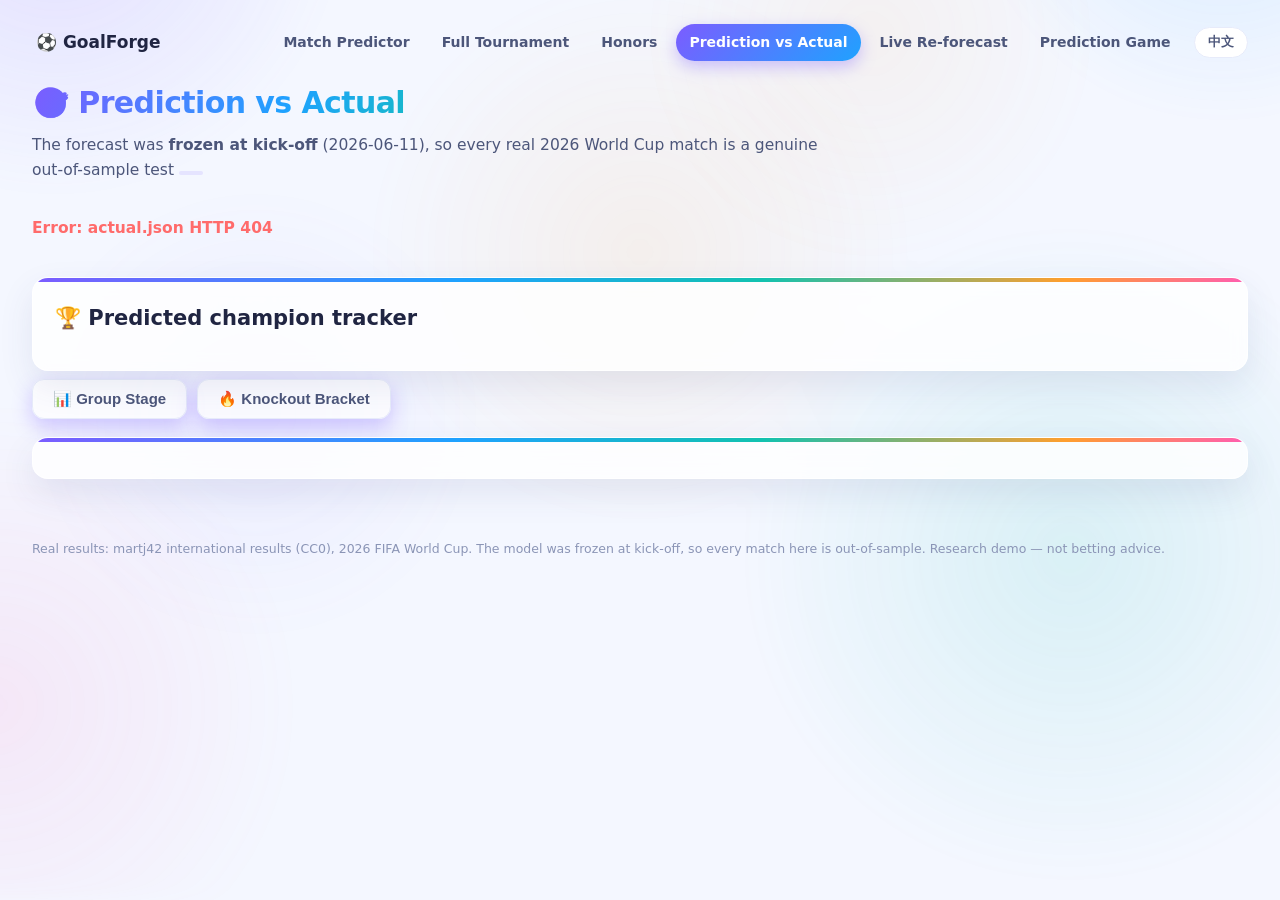
==== commit eb41dfaa: "Bilingual EN/ZH: language toggle + i18n layer for the static site chrome Adds public/i18n.js — a dep" ====
--- a/public/compare.html
+++ b/public/compare.html
@@ -54,6 +54,7 @@
     Real results: martj42 international results (CC0), 2026 FIFA World Cup. The model was frozen at
     kick-off, so every match here is out-of-sample. Research demo — not betting advice.
   </footer>
+  <script src="i18n.js"></script>
   <script src="bracket.js"></script>
   <script src="compare.js"></script>
 </body>
--- a/public/style.css
+++ b/public/style.css
@@ -442,3 +442,10 @@
 .gm-ref, .gm-lock { font-size: 13px; color: var(--ink-soft); }
 .gm-lock { color: var(--mut); font-style: italic; }
 .gm-miss { background: rgba(255,107,107,.16); color: #d9534f; }
+
+/* language toggle in the nav */
+.langtoggle { background: #fff; color: var(--ink-soft); border: 1.5px solid var(--line);
+  border-radius: 999px; padding: 6px 13px; font-size: 12.5px; font-weight: 800; letter-spacing: .02em;
+  box-shadow: none; margin-left: 4px; }
+.langtoggle:hover { border-color: var(--violet); color: var(--violet); transform: none;
+  box-shadow: none; filter: none; }
